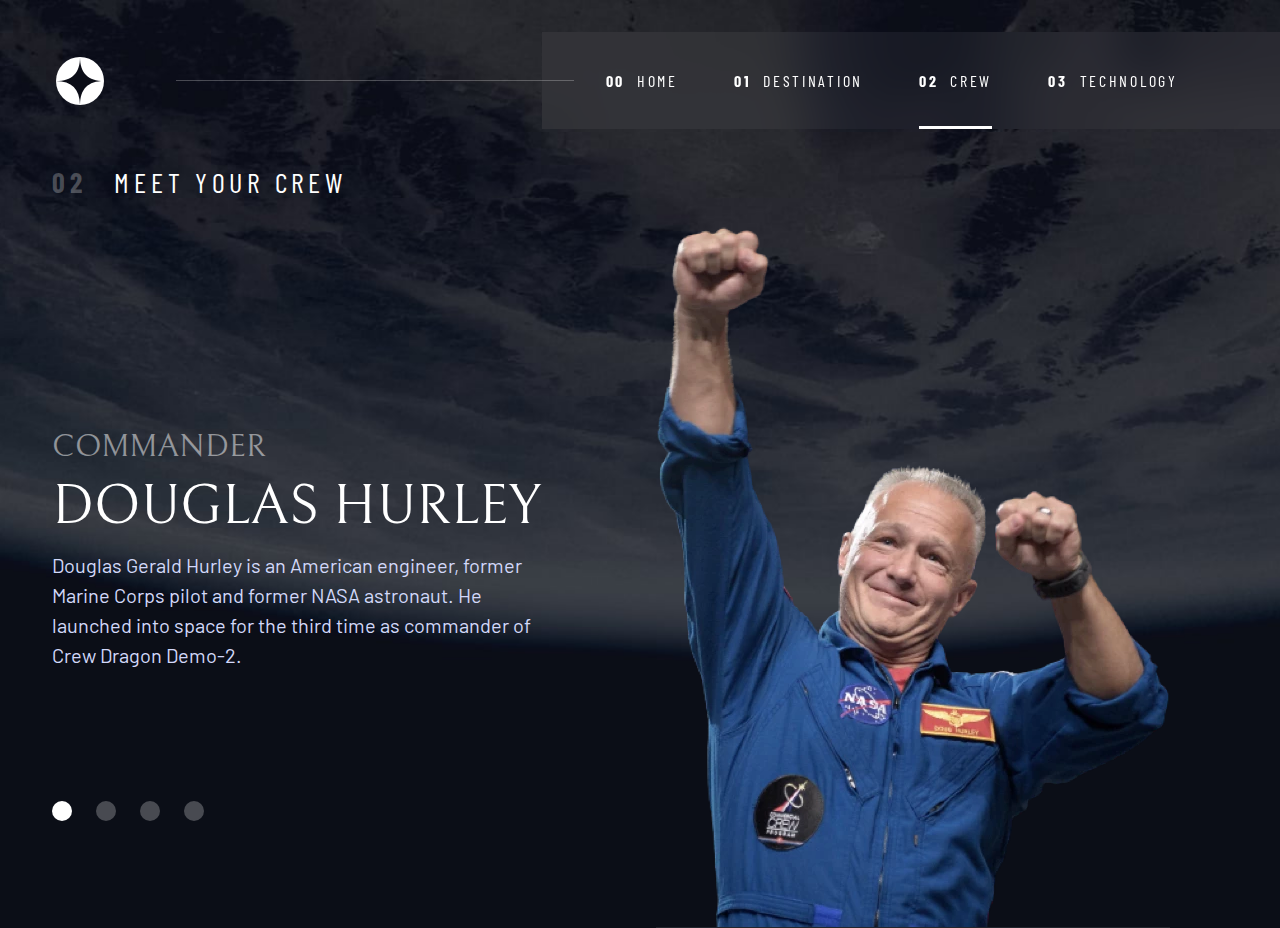
==== crew.html @ a0cc4476 "udp" ====
<!DOCTYPE html>
<html lang="en">

<head>
  <meta charset="UTF-8">
  <meta http-equiv="X-UA-Compatible" content="IE=edge">
  <meta name="viewport" content="width=device-width, initial-scale=1.0">
  <link rel="shortcut icon" href="./assets/favicon-32x32.png" type="image/png">

  <link rel="preconnect" href="https://fonts.googleapis.com">
  <link rel="preconnect" href="https://fonts.gstatic.com" crossorigin>
  <link href="https://fonts.googleapis.com/css2?family=Barlow&family=Barlow+Condensed&family=Bellefair&display=swap"
    rel="stylesheet">

  <link rel="stylesheet" href="style.css">
  <title>Space tourism - Crew</title>
</head>

<body class="crew">

  <a href="#main" class="skip-to-content">Skip to content</a>

  <header class="primary-header flex">
    <div class="logo">
      <img src="./assets/shared/logo.svg" alt="">
    </div>

    <nav>
      <button id="primary-navigation-toggle" class="primary-navigation-toggle" aria-expanded="false">
        <span></span>
      </button>

      <ul id="primary-navigation" class="primary-navigation underline-indicators flex" data-visible="false">
        <li>
          <a href="index.html" class="fs-300 ff-sans-cond text-white uppercase letter-spacing-2"><span aria-hidden="true">00</span>Home</a>
        </li>
        <li>
          <a href="destination.html" class="fs-300 ff-sans-cond text-white uppercase letter-spacing-2"><span aria-hidden="true">01</span>Destination</a>
        </li>
        <li class="active">
          <a href="crew.html" class="fs-300 ff-sans-cond text-white uppercase letter-spacing-2"><span aria-hidden="true">02</span>Crew</a>
        </li>
        <li>
          <a href="technology.html" class="fs-300 ff-sans-cond text-white uppercase letter-spacing-2"><span aria-hidden="true">03</span>Technology</a>
        </li>
      </ul>
    </nav>
  </header>

  <main id="main" class="grid-container grid-container--crew flow">
    <h1 class="crew__header numbered-title"><span aria-hidden="true">02</span>Meet your crew</h1>
    
    <div class="crew__dot dot-indicators flex">
      <button aria-selected="true"></button>
      <button aria-selected="false"></button>
      <button aria-selected="false"></button>
      <button aria-selected="false"></button>
    </div>

    <picture class="crew__image">
      <source srcset="./assets/crew/image-douglas-hurley.webp" type="image/webp">
      <img src="./assets/crew/image-douglas-hurley.png" alt="">
    </picture>

    <article class="crew__content flow">
      <header class="crew__content-title ff-serif uppercase flow">
        <h2 class="fs-600">Commander</h2>
        <p class="fs-700">Douglas Hurley</p>
      </header>

      <p class="fs-400 ff-sans-normal text-accent">Douglas Gerald Hurley is an American engineer, former Marine Corps pilot and former NASA astronaut. He launched into space for the third time as commander of Crew Dragon Demo-2.</p>
    </article>
  </main>

  <script src="index.js"></script>
</body>

</html>
---- style.css ----
/*-----------------------------------------*/
/*                                         */
/*              RESET STYLE                */
/*                                         */
/*-----------------------------------------*/

/* Box sizing rules */
*,
*::before,
*::after {
  box-sizing: border-box;
}

/* Remove default margin */
body,
h1,
h2,
h3,
h4,
p,
figure,
blockquote,
dl,
dd {
  margin: 0;
}

h1,
h2,
h3,
h4,
p {
  font-weight: 400;
}

/* Set core body defaults */
body {
  min-height: 100vh;
  display: grid;
  grid-template-rows: min-content 1fr;
  text-rendering: optimizeSpeed;
  font-family: var(--ff-sans-normal);
  font-size: var(--fs-400);
  line-height: 1.5;
  color: hsl(var(--clr-white));
  background-color: hsl(var(--clr-dark));
  overflow-x: hidden;
}


/* Make images easier to work with */
img,
picture {
  max-width: 100%;
  display: block;
}

/* Inherit fonts for inputs and buttons */
input,
button,
textarea,
select {
  font: inherit;
}

/* Remove all animations, transitions for people that prefer not to see them */
@media (prefers-reduced-motion: reduce) {  
  *,
  *::before,
  *::after {
    animation-duration: 0.01ms !important;
    animation-iteration-count: 1 !important;
    transition-duration: 0.01ms !important;
    scroll-behavior: auto !important;
  }
}

/*-----------------------------------------*/
/*                                         */
/*               CUSTOM PROP               */
/*                                         */
/*-----------------------------------------*/

:root {
  --clr-dark: 230 35% 7%;
  --clr-light: 231 77% 90%;
  --clr-white: 0 0% 100%;

  --fs-900: clamp(5rem, 8vw + 1rem,9.375rem);
  --fs-800: 3.5rem;
  --fs-700: 1.5rem;
  --fs-600: 1rem;
  --fs-500: 1.75rem;
  --fs-400: 0.9375rem;
  --fs-300: 1rem;
  --fs-200: 0.875rem;

  --ff-serif: 'Bellefair', serif;
  --ff-sans-cond: 'Barlow Condensed', sans-serif;
  --ff-sans-normal: 'Barlow', sans-serif;
}

/*-----------------------------------------*/
/*                                         */
/*                    UTIL                 */
/*                                         */
/*-----------------------------------------*/

.block {
  display: block;
}

.flex {
  display: flex;
  gap: var(--gap, 1rem);
}

.flow > * + * {
  margin-block-start: var(--flow-space, 1rem);
}
.sr-only {
  position: absolute;
  width: 1px;
  height: 1px;
  margin: -1px;
  border: 0;
  padding: 0;
  white-space: nowrap;
  clip-path: inset(100%);
  clip: rect(0 0 0 0);
  overflow: hidden;
}

.skip-to-content {
  position: absolute;
  left: 50%;
  z-index: 9999;
  padding: 0.5em 1em;
  color: hsl(var(--clr-dark));
  background-color: hsl(var(--clr-white));
  transform: translateY(-100%) translateX(-50%);  
  transition: transform 0.25s ease-in;
}

.skip-to-content:focus {
  transform: translateY(0) translateX(-50%);
}

.bg-transparent {
  background-color: transparent;
}

.bg-dark {
  background-color: hsl(var(--clr-dark));
}

.bg-accent {
  background-color: hsl(var(--clr-light));
  
}

.bg-white {
  background-color: hsl(var(--clr-white));
}

.text-dark {
  color: hsl(var(--clr-dark));
}

.text-accent {
  color: hsl(var(--clr-light));
}

.text-white {
  color: hsl(var(--clr-white));
}

.ff-serif { 
  font-family: var(--ff-serif); 
} 
.ff-sans-cond { 
  font-family: var(--ff-sans-cond); 
} 

.ff-sans-normal { 
  font-family: var(--ff-sans-normal); 
}

.fs-900 {
  font-size: var(--fs-900);
}

.fs-800 {
  font-size: var(--fs-800);
}

.fs-700 {
  font-size: var(--fs-700);
}

.fs-600 {
  font-size: var(--fs-600);
}

.fs-500 {
  font-size: var(--fs-500);
}

.fs-400 {
  font-size: var(--fs-400);
}

.fs-300 {
  font-size: var(--fs-300);
}

.fs-200 {
  font-size: var(--fs-200);
}

.fs-900,
.fs-800,
.fs-700,
.fs-600 {
  line-height: 1.1;
}

.letter-spacing-1 {
  letter-spacing: 4.75px;
}

.letter-spacing-2 {
  letter-spacing: 2.7px;
}

.letter-spacing-3 {
  letter-spacing: 2.35px;
}

.uppercase {
  text-transform: uppercase;
}

/*-----------------------------------------*/
/*                                         */
/*                GRID                     */
/*                                         */
/*-----------------------------------------*/

.grid-container {
  --flow-space: 1.5rem;
  display: grid;
  grid-template-columns: 1em 1fr 1em;
  place-items: center;
  padding-block-end: 4rem;
  text-align: center;
}

.grid-container p {
  max-width: 45ch;
}

.grid-container--home {
  grid-template-areas: 
    '. content .'
    '. button .';
}

.grid-container--destination {
  grid-template-areas: 
    '. header .'
    '. image .'
    '. tab .'
    '. content .';
}

.grid-container--crew {
  grid-template-areas: 
    '. header .'
    '. image .'
    '. dot .'
    '. content .';
}

.grid-container--technology {
  grid-template-areas: 
    '. header .'
    'image image image'
    '. number .'
    '. content .';
}

/*-----------------------------------------*/
/*                                         */
/*                COMPONENTS               */
/*                                         */
/*-----------------------------------------*/

.numbered-title {
  grid-area: title;
  font-family: var(--ff-sans-cond);
  font-size: var(--fs-500);
  letter-spacing: 4.72px;
  text-transform: uppercase;
}

.numbered-title span {
  margin-inline-end: 1.75rem;
  font-weight: 700;
  color: hsl(var(--clr-white)/0.25);
}

.underline-indicators > * {
  padding-block: var(--underline-gap, 1em);
  background: transparent;
  border: 0; 
  border-bottom: .2rem solid hsl(var(--clr-white)/0);
}

.underline-indicators > *:hover,
.underline-indicators > *:focus {
  border-color: hsl(var(--clr-white)/0.25);
}

.underline-indicators > .active,
.underline-indicators > [aria-selected="true"] {
  border-color: hsl(var(--clr-white)/1);
}

.dot-indicators {
  --gap: 1.5rem;
}

.dot-indicators > * {
  padding: 0.5em;
  aspect-ratio: 1;
  background-color: hsl(var(--clr-white)/0.25);
  border: 0;
  border-radius: 50%;
  cursor: pointer;
}

.dot-indicators > *:hover,
.dot-indicators > *:focus {
  background-color: hsl(var(--clr-white)/0.5);
}

.dot-indicators > [aria-selected="true"] {
  background-color: hsl(var(--clr-white)/1);
}

.number-indicators {
  --gap: 2rem;
}

.number-indicators > * {
  padding: 0;
  width: 5rem;
  aspect-ratio: 1;
  font-size: 1.5rem;
  color: hsl(var(--clr-white));
  background-color: transparent;
  border: 1px solid hsl(var(--clr-white)/0.5);
  border-radius: 50%;
  cursor: pointer;
}

.number-indicators > *:hover,
.number-indicators > *:focus {
  border-color: hsl(var(--clr-white)/1);
}

.number-indicators > [aria-selected="true"] {
  color: hsl(var(--clr-dark));
  background-color: hsl(var(--clr-white)/1);
}

.logo {
  margin: 1.5rem clamp(1.5rem, 5vw, 3.5rem);
  width: 3rem;
  aspect-ratio: 1;
}

.primary-navigation {
  --gap: clamp(1.5rem, 5vw, 3.5rem);
  --underline-gap: 2rem;
  padding: 0;
  margin: 0;
  list-style: none;
  background: hsl( var(--clr-white) / 0.05);
  backdrop-filter: blur(1.5rem);
}

.primary-navigation a  {
  text-decoration: none;
}

.primary-navigation a > span {
  margin-inline-end: 0.75rem;
  font-weight: 700;
}

.primary-navigation-toggle {
  display: none;
}

.large-button {
  position: relative;
  display: inline-grid;
  place-items: center;
  padding-inline: 2em;
  aspect-ratio: 1;
  font-size: 2rem;
  text-decoration: none;
  border-radius: 50%;
}

.large-button::after {
  content: "";
  position: absolute;
  z-index: -1;
  width: 100%;
  height: 100%;
  background-color: hsl(var(--clr-white)/0.15);
  border-radius: 50%;
  opacity: 0;
  transition: opacity 0.5s linear, transform 0.5s ease-in-out;
}

.large-button:hover::after,
.large-button:focus::after {
  opacity: 1;
  transform: scale(1.5);
}

.primary-header {
  justify-content: space-between;
  align-items: center;
}

/*-----------------------------------------*/
/*                                         */
/*              PAGE LAYOUT                */
/*                                         */
/*-----------------------------------------*/

body {
  background-repeat: no-repeat;
  background-size: cover;
}

.home {
  background-image: url('./assets/home/background-home-mobile.jpg');
  background-position: center bottom;
}

.home__content {
  grid-area: content;
}

.home__button {
  grid-area: button;
}

.destination {
  background-image: url(./assets/destination/background-destination-mobile.jpg);
  background-position: center center;
}

.destination__tab {
  grid-area: tab;
}

.destination__header {
  grid-area: header;
}

.destination__image {
  grid-area: image;
}

.destination__content {
  grid-area: content;
}

.destination__meta {
  padding-block-start: 1.75rem;
  margin-block-start: 3.375rem;
  flex-direction: column;
  border-top: 1px solid hsl(var(--clr-white)/0.15);
}


.crew {
  background-image: url('./assets/crew/background-crew-mobile.jpg');
  background-position: center top;
}

.crew__dot {
  grid-area: dot;
}

.crew__header {
  grid-area: header;
}

.crew__image {
  grid-area: image;
  border-bottom: 1px solid hsl(var(--clr-white)/0.1);
}

.crew__content {
  grid-area: content;
}

.crew__content {
  --flow-space: 0.75rem;
  align-self: end;
}

.crew__content-title h2 {
  color: hsl(var(--clr-white)/0.5);
}

.technology {
  background-image: url('./assets/technology/background-technology-mobile.jpg');
  background-position: center top;
}

.technology__number {
  grid-area: number;
}

.technology__header {
  grid-area: header;
}

.technology__image {
  grid-area: image;
}

.technology__content {
  grid-area: content;
}

.technology__content-title {
  --flow-space: 0.75rem;
}

/*-----------------------------------------*/
/*                                         */
/*                 MEDIA                   */
/*                                         */
/*-----------------------------------------*/

@media (max-width: 35em) {
  /*-----------------------------------------*/
  /*                                         */
  /*                    UTIL                 */
  /*                                         */
  /*-----------------------------------------*/
  /*-----------------------------------------*/
  /*                                         */
  /*                GRID                     */
  /*                                         */
  /*-----------------------------------------*/
  /*-----------------------------------------*/
  /*                                         */
  /*                COMPONENTS               */
  /*                                         */
  /*-----------------------------------------*/

  .primary-navigation {
    --underline-gap: 0.5rem;
    position: fixed;
    inset: 0 0 0 20%;
    z-index: 100;
    padding: min(20rem, 15vh) 2rem;
    flex-direction: column;
    transform: translateX(100%);
    transition: transform 0.5s ease-in-out;
  }

  .primary-navigation[data-visible="true"] {
    transform: translateX(0);
  }

  .primary-navigation-toggle {
    display: block;
    position: absolute;
    top: 2rem;
    right: 1rem;
    z-index: 200;
    width: 1.5rem;
    aspect-ratio: 1;
    background: transparent;
    background-image: url(./assets/shared/icon-hamburger.svg);
    background-repeat: no-repeat;
    background-position: center;
    border: 0;
  }

  /*-----------------------------------------*/
  /*                                         */
  /*              PAGE LAYOUT                */
  /*                                         */
  /*-----------------------------------------*/

}

@media (min-width: 35em) and (max-width: 44.999em) {
  /*-----------------------------------------*/
  /*                                         */
  /*                    UTIL                 */
  /*                                         */
  /*-----------------------------------------*/
  /*-----------------------------------------*/
  /*                                         */
  /*                GRID                     */
  /*                                         */
  /*-----------------------------------------*/
  /*-----------------------------------------*/
  /*                                         */
  /*                COMPONENTS               */
  /*                                         */
  /*-----------------------------------------*/

  .primary-navigation a > span {
    display: none;
  }

  /*-----------------------------------------*/
  /*                                         */
  /*              PAGE LAYOUT                */
  /*                                         */
  /*-----------------------------------------*/


}

@media (min-width: 35em) {
  :root {
    --fs-800: 5rem;
    --fs-700: 2.5rem;
    --fs-600: 1.5rem;
    --fs-400: 1rem;
  }  
  /*-----------------------------------------*/
  /*                                         */
  /*                    UTIL                 */
  /*                                         */
  /*-----------------------------------------*/
  /*-----------------------------------------*/
  /*                                         */
  /*                GRID                     */
  /*                                         */
  /*-----------------------------------------*/
  
  .grid-container--destination {
    grid-template-areas: 
      '. header .'
      '. image .'
      '. tab .'
      '. content .';
  }
  
  .grid-container--crew {
    grid-template-areas: 
      '. header .'
      '. content .'
      '. dot .'
      '. image .';
  }
  
  .grid-container--technology {
    grid-template-areas: 
      '. header .'
      'image image image'
      '. number .'
      '. content .';
  }

  /*-----------------------------------------*/
  /*                                         */
  /*                COMPONENTS               */
  /*                                         */
  /*-----------------------------------------*/

  .primary-navigation {
    padding-inline: clamp(2rem, 5vw, 7rem) clamp(2rem, 8vw, 10rem);
  }

  /*-----------------------------------------*/
  /*                                         */
  /*              PAGE LAYOUT                */
  /*                                         */
  /*-----------------------------------------*/

  .home {
    background-image: url('./assets/home/background-home-tablet.jpg');
  }

  .destination {
    background-image: url('./assets/destination/background-destination-tablet.jpg');
  }

  .destination__meta {
    --gap: 2rem;
    flex-direction: row;
    justify-content: space-evenly;
  }

  .crew {
    background-image: url('./assets/crew/background-crew-tablet.jpg');
  }

  .technology {
    background-image: url('./assets/technology/background-technology-tablet.jpg');
  }
}

@media (min-width: 45em) {
  :root {
    --fs-800: 6.25rem;
    --fs-700: 3.5rem;
    --fs-600: 2rem;
    --fs-400: 1.25rem;
  }

  /*-----------------------------------------*/
  /*                                         */
  /*                    UTIL                 */
  /*                                         */
  /*-----------------------------------------*/
  /*-----------------------------------------*/
  /*                                         */
  /*                GRID                     */
  /*                                         */
  /*-----------------------------------------*/

  .grid-container {
    column-gap: var(--container-gap, 2rem);
    grid-template-columns: minmax(1em, 1fr) repeat(2, minmax(0, 40rem)) minmax(1em, 1fr);
    justify-items: start;
    text-align: start;
  }

  .grid-container--home {
    grid-template-areas: 
      '. content button.';
  }
  
  .grid-container--destination {
    grid-template-areas: 
      '. header header .'
      '. image tab .'
      '. image content .';
  }
  
  .grid-container--crew {
    grid-template-areas: 
      '. header header .'
      '. content image .'
      '. dot image .';
    padding-block-end: 0;
  }
  
  .grid-container--technology {
    grid-template-areas: 
      '. header header .'
      '. content image image';
  }

  /*-----------------------------------------*/
  /*                                         */
  /*                COMPONENTS               */
  /*                                         */
  /*-----------------------------------------*/
   
  .logo {
    flex-shrink: 0;
  }

  .primary-navigation {
    margin-block: 2rem;
  }

  nav {
    flex-shrink: 1;
    order: 2;
  }

  .primary-header::after {
    content: '';
    position: relative;
    z-index: 100;
    margin-inline-end: -3rem;
    width: 100%;
    height: 1px;
    order: 1;
    background-color: hsl(var(--clr-white)/0.25);
  }

  /*-----------------------------------------*/
  /*                                         */
  /*              PAGE LAYOUT                */
  /*                                         */
  /*-----------------------------------------*/

  .home {
    background-image: url('./assets/home/background-home-desktop.jpg');
  }

  .destination {
    background-image: url('./assets/destination/background-destination-desktop.jpg');
  }

  .crew {
    background-image: url('./assets/crew/background-crew-desktop.jpg');
  }

  .crew__image {
    align-self: end;
  }

  .technology {
    background-image: url('./assets/technology/background-technology-desktop.jpg');
  }
  
  .technology__number {
    grid-column: 2;
    grid-row: 2;
    justify-self: start;
    flex-direction: column;
  }

  .technology__image {
    justify-self: end;
  }

  .technology__content {
    justify-self: end;
  }
}
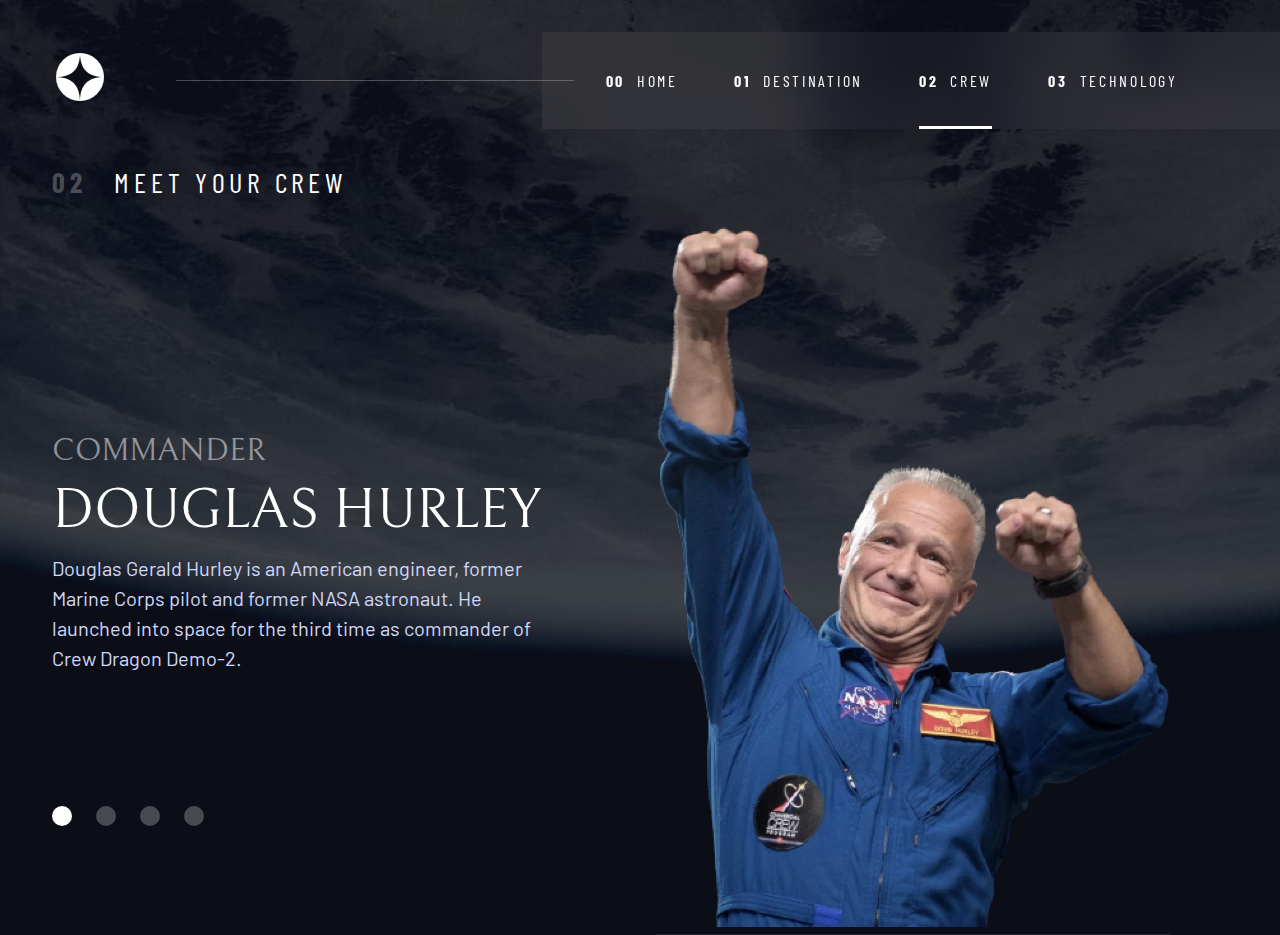
==== commit 4265b5c7: "upd" ====
--- a/crew.html
+++ b/crew.html
@@ -50,19 +50,34 @@
   <main id="main" class="grid-container grid-container--crew flow">
     <h1 class="crew__header numbered-title"><span aria-hidden="true">02</span>Meet your crew</h1>
     
-    <div class="crew__dot dot-indicators flex">
-      <button aria-selected="true"></button>
-      <button aria-selected="false"></button>
-      <button aria-selected="false"></button>
-      <button aria-selected="false"></button>
+    <div class="crew__dot dot-indicators flex"  role="tablist" aria-label="crew list">
+      <button aria-selected="true" role="tab" tabindex="0" aria-controls="commander-tab" data-image="commander-image"></button>
+      <button aria-selected="false" role="tab" tabindex="-1" aria-controls="engineer-tab" data-image="engineer-image"></button>
+      <button aria-selected="false" role="tab" tabindex="-1" aria-controls="pilot-tab" data-image="pilot-image"></button>
+      <button aria-selected="false" role="tab" tabindex="-1" aria-controls="specialist-tab" data-image="specialist-image"></button>
     </div>
 
-    <picture class="crew__image">
+    <picture class="crew__image" id="commander-image">
       <source srcset="./assets/crew/image-douglas-hurley.webp" type="image/webp">
       <img src="./assets/crew/image-douglas-hurley.png" alt="">
     </picture>
 
-    <article class="crew__content flow">
+    <picture class="crew__image" id="engineer-image" hidden>
+      <source srcset="./assets/crew/image-anousheh-ansari.webp" type="image/webp">
+      <img src="./assets/crew/image-anousheh-ansari.png" alt="">
+    </picture>
+
+    <picture class="crew__image" id="pilot-image" hidden>
+      <source srcset="./assets/crew/image-victor-glover.webp" type="image/webp">
+      <img src="./assets/crew/image-victor-glover.png" alt="">
+    </picture>
+
+    <picture class="crew__image" id="specialist-image" hidden>
+      <source srcset="./assets/crew/image-mark-shuttleworth.webp" type="image/webp">
+      <img src="./assets/crew/image-mark-shuttleworth.png" alt="">
+    </picture>
+
+    <article class="crew__content flow" id="commander-tab" role="tabpanel">
       <header class="crew__content-title ff-serif uppercase flow">
         <h2 class="fs-600">Commander</h2>
         <p class="fs-700">Douglas Hurley</p>
@@ -70,6 +85,33 @@
 
       <p class="fs-400 ff-sans-normal text-accent">Douglas Gerald Hurley is an American engineer, former Marine Corps pilot and former NASA astronaut. He launched into space for the third time as commander of Crew Dragon Demo-2.</p>
     </article>
+
+    <article class="crew__content flow" id="engineer-tab" hidden role="tabpanel">
+      <header class="crew__content-title ff-serif uppercase flow">
+        <h2 class="fs-600">Flight Engineer</h2>
+        <p class="fs-700">Anousheh Ansari</p>
+      </header>
+
+      <p class="fs-400 ff-sans-normal text-accent">Anousheh Ansari is an Iranian American engineer and co-founder of Prodea Systems. Ansari was the fourth self-funded space tourist, the first self-funded woman to fly to the ISS, and the first Iranian in space.</p>
+    </article>
+
+    <article class="crew__content flow" id="pilot-tab" hidden role="tabpanel">
+      <header class="crew__content-title ff-serif uppercase flow">
+        <h2 class="fs-600">Pilot</h2>
+        <p class="fs-700">Victor Glover</p>
+      </header>
+
+      <p class="fs-400 ff-sans-normal text-accent">Pilot on the first operational flight of the SpaceX Crew Dragon to the International Space Station. Glover is a commander in the U.S. Navy where he pilots an F/A-18.He was a crew member of Expedition 64, and served as a station systems flight engineer.</p>
+    </article>
+
+    <article class="crew__content flow" id="specialist-tab" hidden role="tabpanel">
+      <header class="crew__content-title ff-serif uppercase flow">
+        <h2 class="fs-600">Mission Specialist</h2>
+        <p class="fs-700">Mark Shuttleworth</p>
+      </header>
+
+      <p class="fs-400 ff-sans-normal text-accent">Mark Richard Shuttleworth is the founder and CEO of Canonical, the company behind the Linux-based Ubuntu operating system. Shuttleworth became the first South African to travel to space as a space tourist.</p>
+    </article>
   </main>
 
   <script src="index.js"></script>
--- a/style.css
+++ b/style.css
@@ -52,7 +52,6 @@
 img,
 picture {
   max-width: 100%;
-  display: block;
 }
 
 /* Inherit fonts for inputs and buttons */
@@ -477,6 +476,8 @@
 
 .destination__image {
   grid-area: image;
+  max-width: 60%;
+  align-self: center;
 }
 
 .destination__content {
